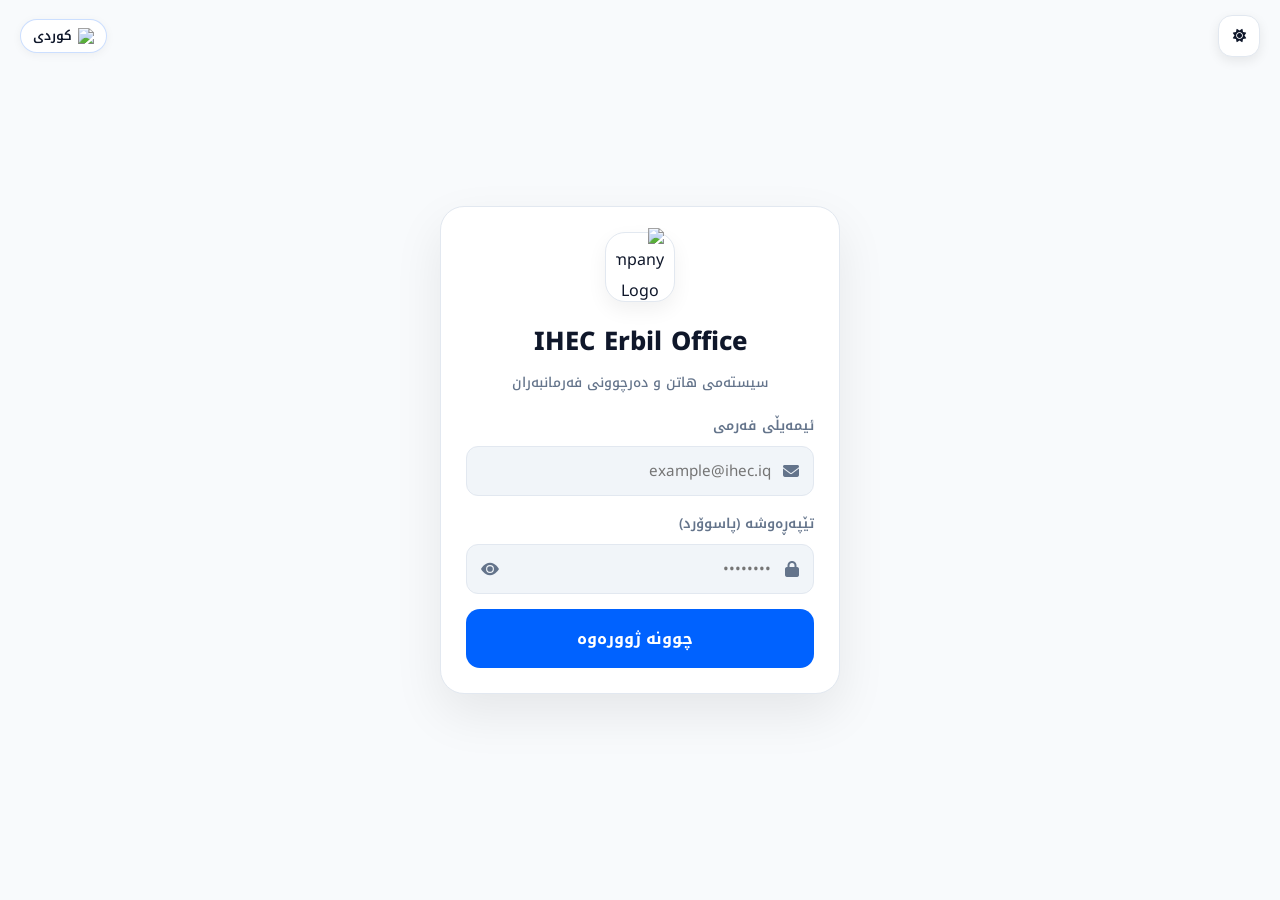
==== index.html @ 0c7e16cd "update dox" ====
<!DOCTYPE html>
<html lang="ku" dir="rtl">
<head>
    <meta charset="UTF-8">
    <meta name="viewport" content="width=device-width, initial-scale=1.0">
    <title>IHEC | Erbil Office</title>

    <link href="https://fonts.googleapis.com/css2?family=Noto+Kufi+Arabic:wght@300;500;700&display=swap" rel="stylesheet">
    <link rel="stylesheet" href="https://cdnjs.cloudflare.com/ajax/libs/font-awesome/6.4.0/css/all.min.css">
<!-- PWA Settings -->
    <link rel="manifest" href="manifest.json">
    <meta name="apple-mobile-web-app-capable" content="yes">
    <meta name="apple-mobile-web-app-status-bar-style" content="default">
    <link rel="apple-touch-icon" href="assets/icon.png">
    <link rel="stylesheet" href="style.css">
</head>
<body>

    <div class="top-controls">
        <!-- Theme Toggle Icon Only -->
        <button class="theme-toggle-btn" onclick="toggleTheme()" id="themeBtn" title="Change Theme"> <!-- Added id="themeBtn" -->
            <i class="fas fa-sun"></i>
        </button>

        <!-- Modern Language Dropdown -->
        <div class="lang-dropdown">
            <button class="lang-dropbtn" onclick="toggleLangDropdown(event)">
                <img id="current-flag" src="https://flagcdn.com/w40/iq.png" class="flag-img"> 
                <span id="current-lang-text">عربي</span>
            </button>
            <div class="lang-dropdown-content">
                <div onclick="setLang('ku')"><img src="https://upload.wikimedia.org/wikipedia/commons/thumb/3/35/Flag_of_Kurdistan.svg/40px-Flag_of_Kurdistan.svg.png" class="flag-img"> کوردی</div>
                <div onclick="setLang('ar')"><img src="https://flagcdn.com/w40/iq.png" class="flag-img"> عربي</div>
            </div>
        </div>
    </div>

    <div class="login-card">
        <div class="logo-box"><img src="assets/icon.png" alt="Company Logo" class="company-logo"></div>
        <h1 data-i18n="title">IHEC</h1>
        <p class="subtitle" data-i18n="subtitle">Erbil Office - ئۆفیسی هەولێر</p>

        <div class="input-group">
            <label data-i18n="emailLabel">ئیمەیڵی فەرمی</label>
            <div class="input-wrapper">
                <input type="email" id="email" placeholder="example@ihec.iq" autocomplete="off" dir="rtl">
                <i class="fas fa-envelope input-icon"></i>
            </div>
        </div>

        <div class="input-group">
            <label data-i18n="passLabel">تێپەڕەوشە (پاسوۆرد)</label>
            <div class="input-wrapper">
                <input type="password" id="password" placeholder="••••••••" dir="rtl">
                <i class="fas fa-lock input-icon"></i>
                <span class="eye-icon" onclick="togglePassword()">
                    <svg xmlns="http://www.w3.org/2000/svg" width="18" height="18" fill="currentColor" viewBox="0 0 16 16">
                        <path d="M10.5 8a2.5 2.5 0 1 1-5 0 2.5 2.5 0 0 1 5 0z" />
                        <path d="M0 8s3-5.5 8-5.5S16 8 16 8s-3 5.5-8 5.5S0 8 0 8zm8 3.5a3.5 3.5 0 1 0 0-7 3.5 3.5 0 0 0 0 7z" />
                    </svg>
                </span>
            </div>
        </div>

        <button class="login-btn" id="loginBtn" onclick="handleLogin()">
            <div class="spinner" id="loader"></div>
            <span id="btnText" data-i18n="loginBtnText">چوونە ژوورەوە</span>
        </button>

        <div id="error-msg"></div>
    </div>

    <!-- Update Modal -->
    <div id="updateModal" class="modal-overlay" style="display: none;">
        <div class="modal-window update-card">
            <div class="update-header">
                <div class="update-icon-wrapper">
                    <i class="fas fa-wand-magic-sparkles fa-beat-low"></i>
                </div>
            </div>
            <div class="update-body">
                <h3 data-i18n="updateTitle" style="margin-bottom: 12px; font-size: 1.4rem;">وەشانی نوێ</h3>
                <p data-i18n="updateMsg" style="margin-bottom: 25px; font-size: 0.95rem; color: var(--text-sub); line-height: 1.6;"></p>
                <button class="login-btn update-btn" onclick="forceUpdateApp()">
                    <i class="fas fa-bolt"></i> <span data-i18n="updateBtn">نوێکردنەوە</span>
                </button>
            </div>
        </div>
    </div>

       <!-- Modern PWA Install Prompt -->
    <div id="pwaBanner" class="pwa-banner">
        <div class="pwa-handle"></div>
        <button class="pwa-close-btn" onclick="hidePwaPrompt()"><i class="fas fa-times"></i></button>
        <div class="pwa-content">
            <img src="assets/icon.png" class="pwa-icon">
            <div style="flex: 1;">
                <h4 data-i18n="pwaTitle" style="margin-bottom: 4px;">ئەپەکە دابەزێنە</h4>
                <p data-i18n="pwaDesc" style="font-size: 0.8rem; color: var(--text-sub);"></p>
            </div>
        </div>
        <button id="pwaInstallBtn" class="login-btn" style="width: 100%; max-width: 400px;">
            <i class="fas fa-download"></i> <span data-i18n="pwaInstall">دابەزاندن</span>
        </button>
        <div id="pwaIosHint" class="pwa-ios-hint" style="display: none;" data-i18n="pwaIOSMsg"></div>
    </div>

    <script src="https://cdn.jsdelivr.net/npm/@supabase/supabase-js@2"></script>
    <script src="lang.js"></script>
    <script src="script.js"></script>
</body>
</html>
---- style.css ----
/* style.css - فایلی دیزاینی سەرەکی */

:root {
   --primary: #0062ff;
    --primary-hover: #004dc2;
    --accent-pink: #ff69b4;
    --bg-color: #f8fafc;
    --card-bg: #ffffff;
    --text-main: #0f172a;
    --text-sub: #64748b;
    --border-color: #e2e8f0;
    --input-bg: #f1f5f9;
    --shadow: 0 10px 25px -5px rgba(0, 0, 0, 0.05), 0 8px 10px -6px rgba(0, 0, 0, 0.05);
    --transition: all 0.3s ease;
}

[data-theme="dark"] {
    --bg-color: #020617;
    --card-bg: #0f172a;
    --text-main: #f1f5f9;
    --text-sub: #94a3b8;
    --border-color: #1e293b;
    --input-bg: #1e293b;
    --shadow: 0 20px 25px -5px rgba(0, 0, 0, 0.3);
}

* {
    box-sizing: border-box;
    font-family: 'Noto Kufi Arabic', -apple-system, sans-serif;
    margin: 0;
    padding: 0;
}

body {
   background-color: var(--bg-color);
    color: var(--text-main); /* Use new variable name */
    display: flex;
    justify-content: center;
    align-items: center;
    min-height: 100vh;
     transition: background-color 0.5s ease;
    overflow-x: hidden;
}

.top-controls {
    position: fixed;
    top: 0;
    left: 0;
    right: 0;
    display: flex;
    align-items: center;
    justify-content: space-between;
    padding: 15px 20px;
    z-index: 100;
    background: var(--bg-color);
}

.theme-toggle-btn, .icon-btn {
    background: var(--card-bg);
    border: 1px solid var(--border-color);
   color: var(--text-main);
    width: 42px;
    height: 42px;
    border-radius: 14px;
    cursor: pointer;
    display: flex;
    align-items: center;
    justify-content: center;
   transition: var(--transition);
    box-shadow: 0 4px 12px rgba(0, 0, 0, 0.08);
    overflow: hidden;
}

.theme-icon-anim {
    font-size: 1.2rem;
    animation: themeIconBounce 0.5s cubic-bezier(0.175, 0.885, 0.32, 1.275);
}

@keyframes themeIconBounce {
    0% { transform: scale(0) rotate(-180deg); opacity: 0; }
    100% { transform: scale(1) rotate(0); opacity: 1; }
}


.theme-toggle-btn:hover, .icon-btn:hover {
    transform: translateY(-2px);
    border-color: var(--primary);
    background: rgba(0, 98, 255, 0.05);
}

.flag-img {
    width: 18px;
    height: 18px;
    border-radius: 50%;
    object-fit: cover;
    border: 1px solid rgba(0, 0, 0, 0.05);
}

.lang-dropdown { position: relative;
}

.lang-dropbtn {
    background: var(--card-bg);
    border: 1px solid rgba(0, 98, 255, 0.2);
    color: var(--text-main);
    padding: 0 12px;
    height: 34px; /* Compact height */
    border-radius: 50px; /* Pill shape */
    cursor: pointer;
    font-weight: 600;
    font-size: 0.8rem;
    display: flex;
    align-items: center;
    gap: 6px;
    box-shadow: 0 2px 10px rgba(0, 0, 0, 0.05);
    transition: var(--transition);
    text-decoration: none; /* In case it's used as a link */
}

.logout-btn {
    background: var(--card-bg);
    border: 1px solid var(--border-color);
    color: #ef4444;
    padding: 0 15px;
    height: 40px;
    border-radius: 12px;
    cursor: pointer;
    font-weight: 700;
    font-size: 0.85rem;
    display: flex;
    align-items: center;
    gap: 8px;
    box-shadow: var(--shadow);
    transition: var(--transition);
}

.logout-btn:hover {
    transform: translateY(-2px);
    border-color: #ef4444;
    background: #fee2e2;
}

.lang-dropdown-content {
    position: absolute;
    top: 40px;
    left: 0;
    background-color: var(--card-bg);
    min-width: 120px;
    border-radius: 16px;
    border: 1px solid var(--border-color);
    box-shadow: 0 10px 30px rgba(0, 0, 0, 0.1);
    overflow: hidden;
    display: none;
    flex-direction: column;
    z-index: 1000;
}

.lang-dropdown-content.show { display: flex; animation: slideDown 0.3s ease; }

@keyframes slideDown {
    from { opacity: 0; transform: translateY(-10px); }
    to { opacity: 1; transform: translateY(0); }
}

.lang-dropdown-content div {
    padding: 12px 15px;
    cursor: pointer;
    display: flex;
    align-items: center;
    gap: 10px;
    font-size: 0.9rem;
    transition: var(--transition);
}

.lang-dropdown-content div:hover { background: var(--input-bg); color: var(--primary); }

.login-card {
    background: var(--card-bg);
    padding: 25px 25px;
    border-radius: 24px;
    width: 90%;
    max-width: 400px; /* Slightly narrower for better focus */
    box-shadow: 0 20px 50px rgba(0, 0, 0, 0.08); /* More modern, soft shadow */
    text-align: center;
    border: 1px solid var(--border-color);
    animation: fadeIn 0.6s ease;
}

@keyframes fadeIn {
    from { opacity: 0; transform: translateY(20px); }
    to { opacity: 1; transform: translateY(0); }
}

.logo-box {
    width: 70px;
    height: 70px;
    background: #fff;
    border-radius: 20px; /* Slightly more rounded */
    margin: 0 auto 15px; /* Reduced margin to bring title closer */
    display: flex;
    justify-content: center;
    align-items: center;
    box-shadow: 0 8px 20px rgba(0,0,0,0.06); /* Enhanced logo shadow */
    border: 1px solid var(--border-color);
}

.company-logo { max-width: 70%; object-fit: contain; }

h1 { font-size: 1.6rem; font-weight: 800; margin-bottom: 4px; color: var(--text-main); } /* Bold title, closer to subtitle */
.subtitle { color: var(--text-sub); font-size: 0.85rem; margin-bottom: 18px; font-weight: 500; } /* Closer to inputs */

.input-group { margin-bottom: 15px; text-align: right; }
label { display: block; margin-bottom: 8px; font-size: 0.85rem; font-weight: 600; color: var(--text-sub); }

.input-wrapper { position: relative; display: flex; align-items: center; }

input {
    width: 100%;
    padding: 10px 42px 10px 40px;
    border-radius: 12px;
    border: 1px solid var(--border-color);
    background: var(--input-bg);
    color: var(--text-main);
    font-size: 0.95rem;
    outline: none;
    transition: var(--transition);
}

input:focus {
    border-color: var(--primary);
    background: var(--card-bg);
    box-shadow: 0 0 0 4px rgba(0, 98, 255, 0.1);
}

.input-icon {
    position: absolute;
    right: 15px;
    color: var(--text-sub);
    transition: var(--transition);
    pointer-events: none;
}

input:focus + .input-icon { color: var(--accent-pink); }

.eye-icon {
    position: absolute;
    left: 15px;
    cursor: pointer;
    color: var(--text-sub);
    display: flex;
    align-items: center;
    z-index: 10;
}

.login-btn {
    width: 100%;
    padding: 14px;
    background: var(--primary);
    color: white;
    border: none;
    border-radius: 14px;
    font-size: 1rem;
    font-weight: 700;
    cursor: pointer;
    transition: var(--transition);
    display: flex;
    justify-content: center;
    align-items: center;
    gap: 10px;
}

.login-btn:hover:not(:disabled) {
    background: var(--primary-hover);
    transform: translateY(-2px);
    box-shadow: 0 10px 15px -3px rgba(0, 98, 255, 0.3);
}

.login-btn:disabled { opacity: 0.7; cursor: not-allowed; }

/* --- Modal Styling (Centering Fix) --- */
.modal-overlay {
    position: fixed;
    top: 0;
    left: 0;
    width: 100%;
    height: 100%;
    background: rgba(0, 0, 0, 0.4);
    backdrop-filter: blur(8px);
    -webkit-backdrop-filter: blur(8px);
    display: none; /* JS switches to flex */
    justify-content: center;
    align-items: center;
    z-index: 9999;
    padding: 20px;
}

.modal-window {
    background: var(--card-bg);
    padding: 30px;
    border-radius: 24px;
    width: 100%;
    max-width: 380px;
    text-align: center;
    box-shadow: var(--shadow);
    border: 1px solid var(--border-color);
    animation: modalPop 0.4s cubic-bezier(0.175, 0.885, 0.32, 1.275);
}

/* Modern Update Modal Specific Styling */
.update-card {
    padding: 0 !important;
    overflow: hidden;
    border: none !important;
    max-width: 400px !important;
}

.update-header {
    background: linear-gradient(135deg, var(--primary), #6366f1);
    padding: 40px 20px;
    position: relative;
    display: flex;
    justify-content: center;
    align-items: center;
}

.update-icon-wrapper {
    width: 80px;
    height: 80px;
    background: rgba(255, 255, 255, 0.2);
    backdrop-filter: blur(10px);
    border-radius: 50%;
    display: flex;
    justify-content: center;
    align-items: center;
    border: 1px solid rgba(255, 255, 255, 0.3);
    box-shadow: 0 8px 32px rgba(0, 0, 0, 0.1);
}

.update-icon-wrapper i {
    color: white;
    font-size: 2.5rem;
    text-shadow: 0 2px 10px rgba(0,0,0,0.1);
}

.update-body {
    padding: 30px;
}

.update-btn {
    background: linear-gradient(135deg, var(--primary), var(--primary-hover));
    border: none;
    margin-top: 10px;
}

.update-btn:hover {
    box-shadow: 0 10px 20px rgba(0, 98, 255, 0.2) !important;
}

@keyframes modalPop {
    from { opacity: 0; transform: scale(0.9) translateY(20px); }
    to { opacity: 1; transform: scale(1) translateY(0); }
}

/* History Modal Specific Header */
.history-header {
    background: linear-gradient(135deg, #64748b, #475569) !important;
}

.detail-text {
     background: var(--card-bg);
    padding: 15px;
    border-radius: 12px;
    margin: 10px 0;
    text-align: right;
    font-size: 0.9rem;
    border: 1px solid var(--border-color);
    display: flex;
    align-items: center;
    gap: 12px;
}

.justification-area {
    margin-top: 15px;
    padding-top: 15px;
    border-top: 1px dashed var(--border-color);
    text-align: right;
}

.justification-area label {
    font-size: 0.8rem;
    margin-bottom: 8px;
    display: block;
    color: var(--text-sub);
    font-weight: 700;
}

.justification-input {
    width: 100%;
    min-height: 80px;
    padding: 12px;
    border-radius: 12px;
    border: 1px solid var(--border-color);
    background: var(--input-bg);
    color: var(--text-main);
    font-size: 0.85rem;
    resize: none;
    margin-bottom: 10px;
    outline: none;
    transition: var(--transition);
}

.btn-justification-edit {
    background: rgba(0, 98, 255, 0.1) !important;
    color: var(--primary) !important;
    border: 1px solid var(--primary) !important;
    box-shadow: none !important;
}

.justification-input:focus {
    border-color: var(--primary);
    background: var(--card-bg);
}

.detail-text b {
    direction: ltr;
    display: inline-block;
}

/* --- Calendar Adjustments --- */
.calendar-grid {
    display: grid;
    grid-template-columns: repeat(7, 1fr);
    gap: 5px;
    margin-top: 15px;
}

.calendar-day {
    aspect-ratio: 1;
    display: flex;
    align-items: center;
    justify-content: center;
    border-radius: 10px;
    background: var(--input-bg);
    font-size: 0.85rem;
    cursor: pointer;
    transition: var(--transition);
}

.calendar-day:hover { background: var(--primary); color: white; }
.has-record { border: 2px solid var(--primary); color: var(--primary); font-weight: 700; }
.today { background: var(--accent-pink) !important; color: white !important; }

.weekend-day {
    color: #ef4444; /* ڕەنگی سور بۆ دەقی ڕۆژەکە */
    background: rgba(239, 68, 68, 0.08); /* پاشبنەمایەکی زۆر کاڵ بۆ ناسینەوەی پشوو */
}

.accuracy-badge {
    padding: 4px 12px;
    border-radius: 20px;
    font-size: 0.75rem;
    font-weight: 700;
}
.acc-good { background: #dcfce7; color: #15803d; }
.acc-bad { background: #fee2e2; color: #b91c1c; }

/* Responsive Design Optimizations */
@media (max-width: 640px) {
    .dashboard-container {
        width: 100%;
        margin: 70px 0 0 0;
        padding: 15px;
    }

    .login-card {
        width: 100%;
        padding: 25px 20px;
        border-radius: 20px;
        max-width: none;
    }

    .top-controls {
        top: 10px;
        right: 10px;
        gap: 8px;
    }

    .calendar-grid {
        gap: 3px;
    }

    .calendar-day {
        font-size: 0.75rem;
        border-radius: 8px;
    }

    .modal-window {
        width: 95%;
        padding: 20px;
        border-radius: 20px;
    }
}

/* Dashboard Layout Improvements */
.dashboard-container {
    width: 100%;
    max-width: 450px;
    margin: 80px auto 20px;
    padding: 0 15px;
    animation: fadeIn 0.8s ease-out;
}

.status-card {
    background: var(--card-bg);
    border: 1px solid var(--border-color);
    padding: 15px;
    border-radius: 20px;
    margin-bottom: 20px;
    text-align: center;
    box-shadow: var(--shadow);
}

.clock-display {
    font-size: 2.5rem;
    font-weight: 800;
    color: var(--primary);
    font-family: 'Segoe UI', Tahoma, Geneva, Verdana, sans-serif;
    letter-spacing: -1px;
    line-height: 1.2;
    direction: ltr; /* بۆ ئەوەی AM/PM بکەوێتە لای ڕاست */
}

.date-display {
    font-size: 1rem;
    color: var(--text-sub);
    margin-top: 5px;
    font-weight: 500;
}

.location-info {
    display: flex;
    flex-direction: column;
    gap: 8px;
    margin-top: 10px;
    text-align: right;
}

.accuracy-badge {
    display: inline-block;
    padding: 4px 10px;
    border-radius: 20px;
    font-size: 12px;
    font-weight: bold;
}

.acc-good { background: #dcfce7; color: #166534; }
.acc-bad { background: #fee2e2; color: #991b1b; }

.checkin-btn {
    width: 100%;
    padding: 14px;
    border-radius: 12px;
    background: linear-gradient(135deg, var(--primary), var(--primary-hover));
    color: white;
    border: none;
    font-size: 15px;
    font-weight: bold;
    cursor: pointer;
    margin: 10px 0;
    display: flex;
    justify-content: center;
    align-items: center;
    gap: 8px;
    box-shadow: 0 4px 15px rgba(0, 123, 255, 0.3);
    transition: all 0.3s ease;
    text-decoration: none;
}

/* Error and Success Status Styling */
#error-msg {
    margin-top: 15px;
    padding: 12px;
    border-radius: 12px;
    font-size: 0.85rem;
    display: none;
    align-items: center;
    gap: 10px;
    animation: fadeIn 0.3s ease;
    text-align: right;
    line-height: 1.4;
}
#error-msg.error { background: #fee2e2; color: #b91c1c; border: 1px solid #fecaca; }
#error-msg.success { background: #dcfce7; color: #15803d; border: 1px solid #bbf7d0; }

.checkin-btn:hover:not(:disabled) {
    transform: translateY(-2px);
    box-shadow: 0 6px 20px rgba(0, 123, 255, 0.4);
}

.checkout-active {
    background: linear-gradient(135deg, #ef4444, #dc2626) !important;
    box-shadow: 0 4px 15px rgba(239, 68, 68, 0.3) !important;
}

.checkout-active {
    background: linear-gradient(135deg, #ef4444, #dc2626) !important;
    box-shadow: 0 4px 15px rgba(239, 68, 68, 0.3) !important;
}

/* Modern Error Message for Login */
#error-msg {
    margin-top: 15px;
    padding: 10px 15px;
    border-radius: 12px;
    font-size: 0.82rem;
    display: none;
    align-items: center;
    gap: 8px;
    background: rgba(239, 68, 68, 0.08);
    color: #ef4444;
    border: 1px solid rgba(239, 68, 68, 0.15);
    animation: fadeIn 0.3s ease;
}

/* Compact Arrival Info */
.arrival-badge {
    display: inline-flex;
    align-items: center;
    gap: 6px;
    background: rgba(34, 197, 94, 0.1);
    color: #166534;
    padding: 6px 14px;
    border-radius: 20px;
    font-size: 0.85rem;
    font-weight: 600;
    margin-bottom: 15px;
    border: 1px solid rgba(34, 197, 94, 0.2);
    direction: ltr; /* بۆ ئەوەی کاتی هاتن لە ناو باجەکە ڕێك بێت */
}

/* Calendar Animation */
#calendarWrapper {
    transition: all 0.4s cubic-bezier(0.4, 0, 0.2, 1);
    transform-origin: top;
}

@keyframes btn-glow {
    0% { box-shadow: 0 0 5px rgba(0, 123, 255, 0.4); }
    50% { box-shadow: 0 0 20px rgba(0, 123, 255, 0.6); }
    100% { box-shadow: 0 0 5px rgba(0, 123, 255, 0.4); }
}

.searching-loader {
    width: 16px;
    height: 16px;
    border: 2px solid rgba(255, 255, 255, 0.3);
    border-top: 2px solid var(--primary);
    border-radius: 50%;
    animation: spin 0.8s linear infinite;
    display: inline-block;
    margin-left: 8px;
    vertical-align: middle;
}

.checkin-btn:disabled {
    background: #e2e8f0;
    color: #94a3b8;
    box-shadow: none;
    cursor: not-allowed;
}

#calendarToggleBtn:hover {
    background: var(--border-color);
    transform: translateY(-1px);
}

.calendar-container {
    background: var(--input-bg);
    border-radius: 18px;
    padding: 12px;
    margin-top: 15px;
    border: 1px solid var(--border-color);
    animation: slideDownIn 0.4s ease-out;
}

@keyframes slideDownIn {
    from { opacity: 0; transform: translateY(-10px) scaleY(0.95); }
    to { opacity: 1; transform: translateY(0) scaleY(1); }
}

.calendar-header {
    display: flex;
    justify-content: space-between;
    align-items: center;
    margin-bottom: 10px;
}
.calendar-grid {
    display: grid;
    grid-template-columns: repeat(7, 1fr);
    gap: 3px;
    text-align: center;
}
.calendar-day-name {
    font-weight: bold;
    font-size: 0.7rem;
    color: var(--primary);
    padding: 5px 0;
}
.calendar-day {
    padding: 6px 2px;
    border-radius: 6px;
    background: var(--input-bg);
    font-size: 0.8rem;
    cursor: pointer;
    transition: 0.3s;
    border: 1px solid transparent;
}
.calendar-day:hover {
    background: var(--primary);
    color: white;
}
.has-record {
    border: 1px solid #22c55e;
    background: #f0fdf4;
    color: #166534;
}
.weekend-default-day {
    color: var(--primary); /* ڕەنگی شین بۆ دەقی ڕۆژەکە */
    background: rgba(0, 98, 255, 0.08); /* پاشبنەمایەکی شینی کاڵ بۆ ناسینەوەی پشوو */
}
.missed-day {
    border: 1px solid #ef4444;
    background: #fef2f2;
    color: #991b1b;
}
.today {
    background: var(--primary) !important;
    color: white !important;
    font-weight: bold;
}

.history-btn {
    background: transparent;
    color: var(--primary);
    border: 1.5px solid var(--primary);
    margin-top: 15px !important;
}

/* Modern Compact Location */
.location-card-mini {
   background: transparent; /* Remove background */
    border: none; /* Remove border */
    padding: 0; /* Remove padding */
    margin-bottom: 20px; /* Keep spacing below the whole section */
}

.verification-grid {
    display: grid;
    grid-template-columns: 1fr 1fr;
    gap: 10px;
    width: 100%;
}

.verify-item {
    background: var(--card-bg);
    border: 1px solid var(--border-color);
    padding: 10px 8px;
    border-radius: 14px;
    display: flex;
    flex-direction: column;
    align-items: center;
    justify-content: center;
    gap: 4px;
    transition: all 0.4s cubic-bezier(0.4, 0, 0.2, 1);
    box-shadow: var(--shadow);
min-height: 80px; /* Ensure consistent height for both items */
}

.verify-item .item-header {
    display: flex;
    align-items: center;
    gap: 4px; /* Gap between main icon and title */
}

.verify-item i.main-icon {
    font-size: 1rem; /* Reduced size */
    color: var(--text-sub);
}

.verify-item span.item-title { /* New class for the title text */
    font-size: 0.75rem; /* Reduced size */
    font-weight: 700;
    color: var(--text-sub);
}

.verify-item .status-message {
    display: flex;
    align-items: center;
    gap: 4px; /* Gap between status text and icon */
    margin-top: 4px; /* Small margin to separate from title */
}

.verify-item .status-text {
    font-size: 0.7rem; /* Smaller font for status text */
    color: var(--text-sub);
    font-weight: 500;
}

.verify-item .status-icon { /* For the check/times/spinner icon */
    font-size: 0.7rem; /* Smaller icon */
}

.verify-item i.main-icon {
    font-size: 1.2rem;
    color: var(--text-sub);
}

.verify-item span {
    font-size: 0.75rem;
    font-weight: 700;
    color: var(--text-sub);
}

.verify-item .status-indicator {
    font-size: 0.8rem;
    margin-top: 2px;
}

.verify-item.loading .item-header i, .verify-item.loading .item-header span {
    color: var(--text-sub); /* Keep default color for loading */
}
.verify-item.loading .status-message .status-icon {
    color: var(--primary); /* Loading spinner color */
}
.verify-item.loading .status-message .status-text {
    color: var(--text-sub);
}

.verify-success {
    border-color: #22c55e !important;
    background: rgba(34, 197, 94, 0.05) !important;
}
.verify-success .item-header i, .verify-success .item-header span, .verify-success .status-message .status-text, .verify-success .status-message .status-icon {
    color: #166534 !important;
}

.verify-error {
    border-color: #ef4444 !important;
    background: rgba(239, 68, 68, 0.05) !important;
}
.verify-error .item-header i, .verify-error .item-header span, .verify-error .status-message .status-text, .verify-error .status-message .status-icon {
    color: #991b1b !important;
}

/* Accuracy Area and Refresh Button */
#accuracyArea {
    text-align: center;
    margin-top: 10px; /* Reduced margin */
    font-size: 0.75rem; /* Smaller font */
    color: var(--text-sub);
}

#refreshLocBtn {
    display: none; /* بە شێوەی بنەڕەتی شاراوەیە، تەنها لە کاتی هەڵە دەردەکەوێت */
    margin: 10px auto 0 auto !important; /* Center it below accuracy area */
    background: var(--primary);
    color: white;
    border: none;
    border-radius: 20px;
    padding: 6px 18px; /* Adjusted padding */
    cursor: pointer;
    font-size: 0.8rem; /* Adjusted font size */
    transition: transform 0.3s;
    box-shadow: 0 2px 8px rgba(0, 98, 255, 0.2);
}
#refreshLocBtn:hover {
    transform: translateY(-1px);
    box-shadow: 0 4px 12px rgba(0, 98, 255, 0.3);
}

/* --- PWA Install Banner (Modern Bottom Sheet) --- */
.pwa-banner {
    position: fixed;
    bottom: -100%;
    left: 0;
    right: 0;
    background: var(--card-bg);
    padding: 25px;
    border-radius: 30px 30px 0 0;
    box-shadow: 0 -10px 40px rgba(0,0,0,0.15);
    z-index: 99999;
    transition: bottom 0.6s cubic-bezier(0.19, 1, 0.22, 1);
    border-top: 1px solid var(--border-color);
    display: flex;
    flex-direction: column;
    align-items: center;
    text-align: center;
}

.pwa-banner.show { bottom: 0; }

.pwa-handle {
    width: 40px;
    height: 4px;
    background: var(--border-color);
    border-radius: 2px;
    margin-bottom: 20px;
}

.pwa-content {
    display: flex;
    align-items: center;
    gap: 15px;
    margin-bottom: 20px;
    width: 100%;
    max-width: 400px;
    text-align: right;
}

.pwa-icon {
    width: 60px;
    height: 60px;
    border-radius: 15px;
    box-shadow: 0 4px 12px rgba(0,0,0,0.1);
}

.pwa-ios-hint {
    font-size: 0.85rem;
    color: var(--primary);
    font-weight: 600;
    background: rgba(0, 98, 255, 0.05);
    padding: 10px;
    border-radius: 12px;
    margin-top: 10px;
}

/* PWA Close Button */
.pwa-close-btn {
    position: absolute;
    top: 15px;
    left: 15px; /* Positioned to the left for RTL layout */
    background: none;
    border: none;
    color: var(--text-sub);
    font-size: 1.2rem;
    cursor: pointer;
    padding: 5px;
    border-radius: 50%;
    transition: background 0.3s ease;
}
.pwa-close-btn:hover {
    background: var(--input-bg);
}

@keyframes modalPop {
    from { opacity: 0; transform: scale(0.9) translateY(20px); }
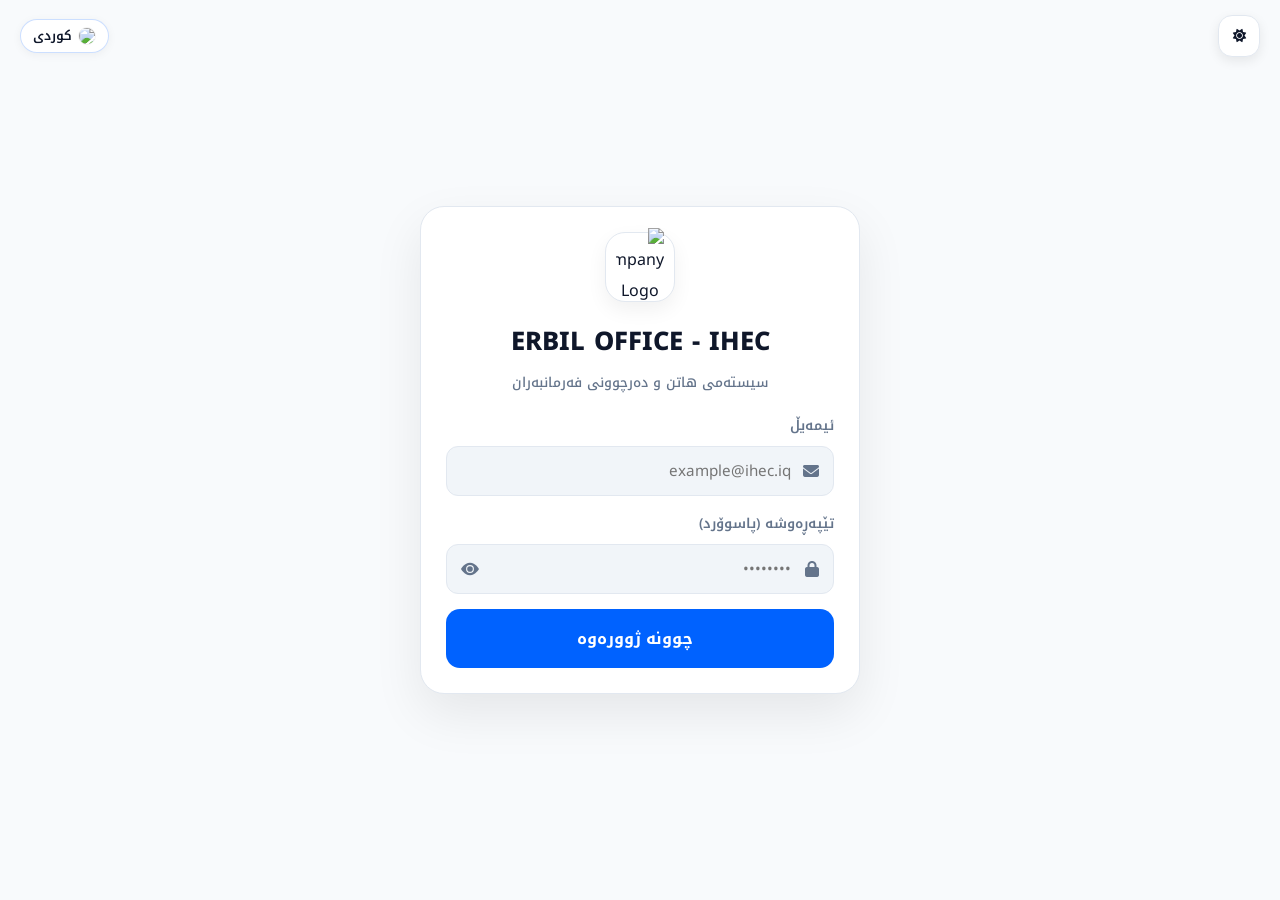
==== commit b08a9961: "update arabic" ====
--- a/index.html
+++ b/index.html
@@ -18,19 +18,19 @@
 
     <div class="top-controls">
         <!-- Theme Toggle Icon Only -->
-        <button class="theme-toggle-btn" onclick="toggleTheme()" id="themeBtn" title="Change Theme"> <!-- Added id="themeBtn" -->
+        <button class="theme-toggle-btn" onclick="toggleTheme()" id="themeBtn" title="Change Theme" data-i18n="changeTheme" aria-label="Change Theme"> <!-- Added id="themeBtn" -->
             <i class="fas fa-sun"></i>
         </button>
 
         <!-- Modern Language Dropdown -->
         <div class="lang-dropdown">
             <button class="lang-dropbtn" onclick="toggleLangDropdown(event)">
-                <img id="current-flag" src="https://flagcdn.com/w40/iq.png" class="flag-img"> 
-                <span id="current-lang-text">عربي</span>
+                <img id="current-flag" src="https://flagcdn.com/w40/iq.png" class="flag-img" alt="Language Flag"> 
+                <span id="current-lang-text">العربية</span>
             </button>
             <div class="lang-dropdown-content">
-                <div onclick="setLang('ku')"><img src="https://upload.wikimedia.org/wikipedia/commons/thumb/3/35/Flag_of_Kurdistan.svg/40px-Flag_of_Kurdistan.svg.png" class="flag-img"> کوردی</div>
-                <div onclick="setLang('ar')"><img src="https://flagcdn.com/w40/iq.png" class="flag-img"> عربي</div>
+                <div onclick="setLang('ku')"><img src="https://upload.wikimedia.org/wikipedia/commons/thumb/3/35/Flag_of_Kurdistan.svg/40px-Flag_of_Kurdistan.svg.png" class="flag-img" alt="Kurdish Flag"> کوردی</div>
+                <div onclick="setLang('ar')"><img src="https://flagcdn.com/w40/iq.png" class="flag-img" alt="Iraq Flag"> عربي</div>
             </div>
         </div>
     </div>
@@ -71,7 +71,7 @@
     </div>
 
     <!-- Update Modal -->
-    <div id="updateModal" class="modal-overlay" style="display: none;">
+    <div id="updateModal" class="modal-overlay">
         <div class="modal-window update-card">
             <div class="update-header">
                 <div class="update-icon-wrapper">
@@ -79,8 +79,8 @@
                 </div>
             </div>
             <div class="update-body">
-                <h3 data-i18n="updateTitle" style="margin-bottom: 12px; font-size: 1.4rem;">وەشانی نوێ</h3>
-                <p data-i18n="updateMsg" style="margin-bottom: 25px; font-size: 0.95rem; color: var(--text-sub); line-height: 1.6;"></p>
+                <h3 data-i18n="updateTitle">وەشانی نوێ</h3>
+                <p data-i18n="updateMsg"></p>
                 <button class="login-btn update-btn" onclick="forceUpdateApp()">
                     <i class="fas fa-bolt"></i> <span data-i18n="updateBtn">نوێکردنەوە</span>
                 </button>
@@ -91,18 +91,18 @@
        <!-- Modern PWA Install Prompt -->
     <div id="pwaBanner" class="pwa-banner">
         <div class="pwa-handle"></div>
-        <button class="pwa-close-btn" onclick="hidePwaPrompt()"><i class="fas fa-times"></i></button>
+        <button class="pwa-close-btn" onclick="hidePwaPrompt()" aria-label="Close" data-i18n="close"><i class="fas fa-times"></i></button>
         <div class="pwa-content">
-            <img src="assets/icon.png" class="pwa-icon">
-            <div style="flex: 1;">
-                <h4 data-i18n="pwaTitle" style="margin-bottom: 4px;">ئەپەکە دابەزێنە</h4>
-                <p data-i18n="pwaDesc" style="font-size: 0.8rem; color: var(--text-sub);"></p>
+            <img src="assets/icon.png" class="pwa-icon" alt="App Icon">
+            <div class="pwa-text">
+                <h4 data-i18n="pwaTitle">ئەپەکە دابەزێنە</h4>
+                <p data-i18n="pwaDesc"></p>
             </div>
         </div>
-        <button id="pwaInstallBtn" class="login-btn" style="width: 100%; max-width: 400px;">
+        <button id="pwaInstallBtn" class="login-btn pwa-install-btn">
             <i class="fas fa-download"></i> <span data-i18n="pwaInstall">دابەزاندن</span>
         </button>
-        <div id="pwaIosHint" class="pwa-ios-hint" style="display: none;" data-i18n="pwaIOSMsg"></div>
+        <div id="pwaIosHint" class="pwa-ios-hint" data-i18n="pwaIOSMsg"></div>
     </div>
 
     <script src="https://cdn.jsdelivr.net/npm/@supabase/supabase-js@2"></script>
--- a/style.css
+++ b/style.css
@@ -2,6 +2,7 @@
 
 :root {
    --primary: #0062ff;
+    --primary-rgb: 0, 98, 255; /* زیادکرا بۆ بەکارهێنان لە rgba */
     --primary-hover: #004dc2;
     --accent-pink: #ff69b4;
     --bg-color: #f8fafc;
@@ -15,6 +16,9 @@
 }
 
 [data-theme="dark"] {
+    --primary: #60a5fa; /* شینێکی نەرمتر و گەشتر بۆ دۆخی تاریک */
+    --primary-rgb: 96, 165, 250; /* زیادکرا بۆ بەکارهێنان لە rgba */
+    --primary-hover: #93c5fd;
     --bg-color: #020617;
     --card-bg: #0f172a;
     --text-main: #f1f5f9;
@@ -29,6 +33,27 @@
     font-family: 'Noto Kufi Arabic', -apple-system, sans-serif;
     margin: 0;
     padding: 0;
+    -webkit-tap-highlight-color: transparent;
+}
+
+/* Custom Modern Scrollbar */
+::-webkit-scrollbar {
+    width: 10px;
+    height: 10px;
+}
+
+::-webkit-scrollbar-track {
+    background: var(--bg-color);
+}
+
+::-webkit-scrollbar-thumb {
+    background: var(--text-sub); /* ڕەنگی هەمیشەیی بۆ سکڕۆڵبار */
+    border-radius: 20px;
+    border: 2px solid var(--bg-color);
+}
+
+::-webkit-scrollbar-thumb:hover {
+    background: var(--text-sub); /* ڕەنگەکە ناگۆڕێت لە کاتی هۆڤەر */
 }
 
 body {
@@ -52,7 +77,7 @@
     justify-content: space-between;
     padding: 15px 20px;
     z-index: 100;
-    background: var(--bg-color);
+    background: transparent;
 }
 
 .theme-toggle-btn, .icon-btn {
@@ -174,12 +199,18 @@
 
 .lang-dropdown-content div:hover { background: var(--input-bg); color: var(--primary); }
 
+#welcomeUser {
+    margin-bottom: 5px;
+    font-weight: 700;
+    color: var(--text-main);
+}
+
 .login-card {
     background: var(--card-bg);
     padding: 25px 25px;
     border-radius: 24px;
-    width: 90%;
-    max-width: 400px; /* Slightly narrower for better focus */
+    width: 100%;
+    max-width: 440px; /* کەمێک زیادکرا بۆ ئەوەی کالێندەرەکە جێگیر بێت */
     box-shadow: 0 20px 50px rgba(0, 0, 0, 0.08); /* More modern, soft shadow */
     text-align: center;
     border: 1px solid var(--border-color);
@@ -285,13 +316,17 @@
     width: 100%;
     height: 100%;
     background: rgba(0, 0, 0, 0.4);
+    -webkit-backdrop-filter: blur(8px);
     backdrop-filter: blur(8px);
-    -webkit-backdrop-filter: blur(8px);
-    display: none; /* JS switches to flex */
+    display: none; /* Default hidden without inline style */
     justify-content: center;
     align-items: center;
     z-index: 9999;
     padding: 20px;
+}
+
+.confirm-modal-window {
+    max-width: 320px !important;
 }
 
 .modal-window {
@@ -304,6 +339,14 @@
     box-shadow: var(--shadow);
     border: 1px solid var(--border-color);
     animation: modalPop 0.4s cubic-bezier(0.175, 0.885, 0.32, 1.275);
+}
+
+.modal-icon {
+    color: var(--primary);
+    font-size: 2rem;
+    margin-bottom: 10px;
+    display: flex;
+    justify-content: center;
 }
 
 /* Modern Update Modal Specific Styling */
@@ -316,7 +359,7 @@
 
 .update-header {
     background: linear-gradient(135deg, var(--primary), #6366f1);
-    padding: 40px 20px;
+    padding: 15px 20px;
     position: relative;
     display: flex;
     justify-content: center;
@@ -324,9 +367,10 @@
 }
 
 .update-icon-wrapper {
-    width: 80px;
-    height: 80px;
+    width: 45px;
+    height: 45px;
     background: rgba(255, 255, 255, 0.2);
+    -webkit-backdrop-filter: blur(10px);
     backdrop-filter: blur(10px);
     border-radius: 50%;
     display: flex;
@@ -338,12 +382,29 @@
 
 .update-icon-wrapper i {
     color: white;
-    font-size: 2.5rem;
+    font-size: 1.4rem;
     text-shadow: 0 2px 10px rgba(0,0,0,0.1);
 }
 
 .update-body {
-    padding: 30px;
+    padding: 15px 20px;
+}
+
+.update-body h3, .update-body h4 {
+    margin-bottom: 12px;
+    font-size: 1.1rem;
+    color: var(--text-main);
+}
+
+.update-body p {
+    margin-bottom: 25px;
+    font-size: 0.95rem;
+    color: var(--text-sub);
+    line-height: 1.6;
+}
+
+.update-body .login-btn {
+    margin-top: 10px;
 }
 
 .update-btn {
@@ -368,9 +429,9 @@
 
 .detail-text {
      background: var(--card-bg);
-    padding: 15px;
+    padding: 10px;
     border-radius: 12px;
-    margin: 10px 0;
+    margin: 5px 0;
     text-align: right;
     font-size: 0.9rem;
     border: 1px solid var(--border-color);
@@ -380,8 +441,8 @@
 }
 
 .justification-area {
-    margin-top: 15px;
-    padding-top: 15px;
+    margin-top: 8px;
+    padding-top: 8px;
     border-top: 1px dashed var(--border-color);
     text-align: right;
 }
@@ -396,7 +457,7 @@
 
 .justification-input {
     width: 100%;
-    min-height: 80px;
+    min-height: 55px;
     padding: 12px;
     border-radius: 12px;
     border: 1px solid var(--border-color);
@@ -404,7 +465,7 @@
     color: var(--text-main);
     font-size: 0.85rem;
     resize: none;
-    margin-bottom: 10px;
+    margin-bottom: 8px;
     outline: none;
     transition: var(--transition);
 }
@@ -431,11 +492,16 @@
     display: grid;
     grid-template-columns: repeat(7, 1fr);
     gap: 5px;
+    grid-template-columns: repeat(7, minmax(0, 1fr));
+    gap: 6px;
     margin-top: 15px;
+    width: 100%;
 }
 
 .calendar-day {
     aspect-ratio: 1;
+    width: 100%;
+    height: 40px; /* قەبارەیەکی جێگیر بۆ ئەوەی لە کارتەکە دەرنەچێت */
     display: flex;
     align-items: center;
     justify-content: center;
@@ -484,6 +550,13 @@
         right: 10px;
         gap: 8px;
     }
+
+.calendar-nav-btn {
+    padding: 4px 8px !important;
+    font-size: 0.8rem !important;
+    width: auto !important;
+    height: auto !important;
+}
 
     .calendar-grid {
         gap: 3px;
@@ -535,6 +608,16 @@
     color: var(--text-sub);
     margin-top: 5px;
     font-weight: 500;
+}
+
+#confirmTitle {
+    font-size: 1.1rem;
+    margin-bottom: 10px;
+}
+
+#confirmMsg {
+    font-size: 0.9rem;
+    color: var(--text-sub);
 }
 
 .location-info {
@@ -600,11 +683,7 @@
 .checkout-active {
     background: linear-gradient(135deg, #ef4444, #dc2626) !important;
     box-shadow: 0 4px 15px rgba(239, 68, 68, 0.3) !important;
-}
-
-.checkout-active {
-    background: linear-gradient(135deg, #ef4444, #dc2626) !important;
-    box-shadow: 0 4px 15px rgba(239, 68, 68, 0.3) !important;
+    display: none; /* Default hidden */
 }
 
 /* Modern Error Message for Login */
@@ -633,13 +712,16 @@
     border-radius: 20px;
     font-size: 0.85rem;
     font-weight: 600;
+    margin-top: 10px;
     margin-bottom: 15px;
     border: 1px solid rgba(34, 197, 94, 0.2);
     direction: ltr; /* بۆ ئەوەی کاتی هاتن لە ناو باجەکە ڕێك بێت */
+    display: none; /* Default hidden */
 }
 
 /* Calendar Animation */
 #calendarWrapper {
+    display: none;
     transition: all 0.4s cubic-bezier(0.4, 0, 0.2, 1);
     transform-origin: top;
 }
@@ -674,11 +756,18 @@
     transform: translateY(-1px);
 }
 
+.history-btn {
+    font-size: 0.9rem !important;
+    padding: 10px !important;
+    box-shadow: none !important;
+}
+
 .calendar-container {
     background: var(--input-bg);
     border-radius: 18px;
     padding: 12px;
     margin-top: 15px;
+    width: 100%;
     border: 1px solid var(--border-color);
     animation: slideDownIn 0.4s ease-out;
 }
@@ -694,6 +783,13 @@
     align-items: center;
     margin-bottom: 10px;
 }
+
+#monthDisplay {
+    font-size: 0.9rem;
+    margin: 0;
+    color: var(--text-main);
+}
+
 .calendar-grid {
     display: grid;
     grid-template-columns: repeat(7, 1fr);
@@ -876,6 +972,16 @@
 #refreshLocBtn:hover {
     transform: translateY(-1px);
     box-shadow: 0 4px 12px rgba(0, 98, 255, 0.3);
+}
+
+.btn-secondary {
+    box-shadow: none !important;
+    background: var(--border-color) !important;
+    color: var(--text-main) !important;
+}
+
+.btn-confirm {
+    margin: 0 !important;
 }
 
 /* --- PWA Install Banner (Modern Bottom Sheet) --- */
@@ -917,6 +1023,24 @@
     text-align: right;
 }
 
+.pwa-text {
+    flex: 1;
+}
+
+.pwa-text h4 {
+    margin-bottom: 4px;
+}
+
+.pwa-text p {
+    font-size: 0.8rem;
+    color: var(--text-sub);
+}
+
+.pwa-install-btn {
+    width: 100%;
+    max-width: 400px;
+}
+
 .pwa-icon {
     width: 60px;
     height: 60px;
@@ -925,6 +1049,7 @@
 }
 
 .pwa-ios-hint {
+    display: none;
     font-size: 0.85rem;
     color: var(--primary);
     font-weight: 600;
@@ -953,4 +1078,5 @@
 }
 
 @keyframes modalPop {
-    from { opacity: 0; transform: scale(0.9) translateY(20px); }+    from { opacity: 0; transform: scale(0.9) translateY(20px); }
+}
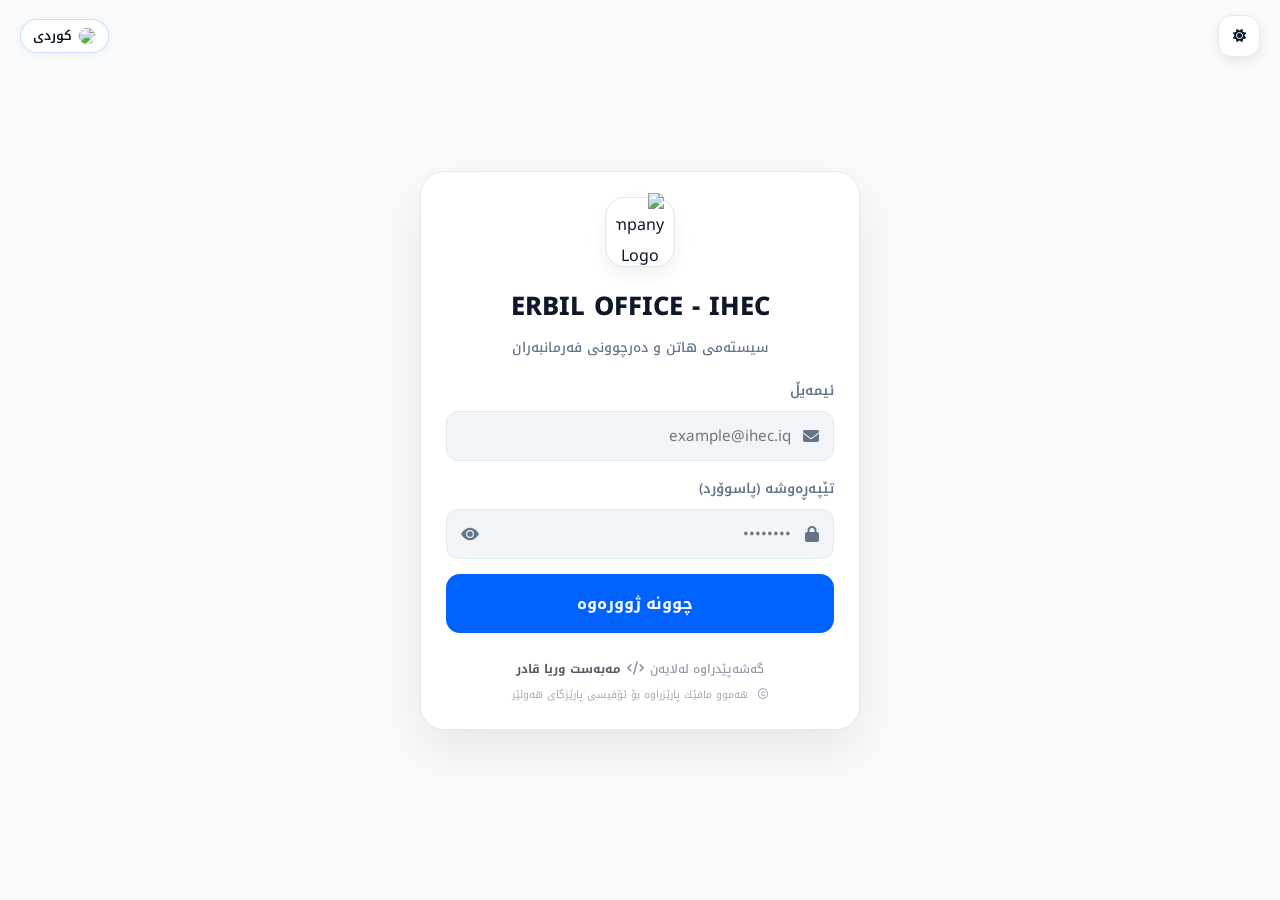
==== commit 55a57624: "devloper" ====
--- a/index.html
+++ b/index.html
@@ -30,7 +30,7 @@
             </button>
             <div class="lang-dropdown-content">
                 <div onclick="setLang('ku')"><img src="https://upload.wikimedia.org/wikipedia/commons/thumb/3/35/Flag_of_Kurdistan.svg/40px-Flag_of_Kurdistan.svg.png" class="flag-img" alt="Kurdish Flag"> کوردی</div>
-                <div onclick="setLang('ar')"><img src="https://flagcdn.com/w40/iq.png" class="flag-img" alt="Iraq Flag"> عربي</div>
+                <div onclick="setLang('ar')"><img src="https://flagcdn.com/w40/iq.png" class="flag-img" alt="Iraq Flag"> العربية</div>
             </div>
         </div>
     </div>
@@ -68,6 +68,14 @@
         </button>
 
         <div id="error-msg"></div>
+
+        <!-- Developer Credit -->
+        <div class="developer-credit">
+            <span data-i18n="developedBy">گەشەیپێدراوە لەلایەن</span> <i class="fas fa-code"></i> <span class="dev-name">مەبەست وریا قادر</span>
+        </div>
+        <div class="copyright-text">
+            <i class="far fa-copyright"></i> <span class="current-year"></span> <span data-i18n="copyrightText">هەموو مافێك پارێزراوە بۆ ئۆفیسی پارێزگای هەولێر</span>
+        </div>
     </div>
 
     <!-- Update Modal -->
--- a/style.css
+++ b/style.css
@@ -539,15 +539,32 @@
     }
 
     .login-card {
-        width: 100%;
-        padding: 25px 20px;
-        border-radius: 20px;
+        width: 92%;
+        padding: 20px 18px;
+        border-radius: 22px;
         max-width: none;
     }
 
+    .logo-box {
+        width: 55px;
+        height: 55px;
+        margin-bottom: 10px;
+        border-radius: 15px;
+    }
+
+    h1 { font-size: 1.35rem; }
+    .subtitle { font-size: 0.75rem; margin-bottom: 15px; }
+
+    .input-group { margin-bottom: 12px; }
+    label { font-size: 0.75rem; margin-bottom: 5px; }
+    input { padding: 9px 38px 9px 36px; font-size: 0.85rem; }
+    .input-icon { right: 12px; font-size: 0.85rem; }
+    .eye-icon { left: 12px; font-size: 0.85rem; }
+
+    .login-btn { padding: 12px; font-size: 0.95rem; border-radius: 12px; }
+
     .top-controls {
-        top: 10px;
-        right: 10px;
+        padding: 10px 15px;
         gap: 8px;
     }
 
@@ -1079,4 +1096,36 @@
 
 @keyframes modalPop {
     from { opacity: 0; transform: scale(0.9) translateY(20px); }
-}+}
+
+.developer-credit {
+    margin-top: 25px;
+    font-size: 0.75rem;
+    color: var(--text-sub);
+    display: flex;
+    align-items: center;
+    justify-content: center;
+    gap: 6px;
+    opacity: 0.7;
+    transition: var(--transition);
+    font-weight: 500;
+}
+.copyright-text {
+    font-size: 0.65rem;
+    color: var(--text-sub);
+    display: flex;
+    align-items: center;
+    justify-content: center;
+    gap: 5px;
+    opacity: 0.6;
+    margin-top: 5px;
+}
+
+@media (max-width: 640px) {
+    .developer-credit { margin-top: 18px; font-size: 0.5rem; }
+    .copyright-text { font-size: 0.58rem; margin-bottom: 5px; }
+}
+
+.developer-credit:hover { opacity: 1; color: var(--primary); }
+.developer-credit i { font-size: 0.85rem; }
+.dev-name { font-weight: 700; color: var(--text-main); }
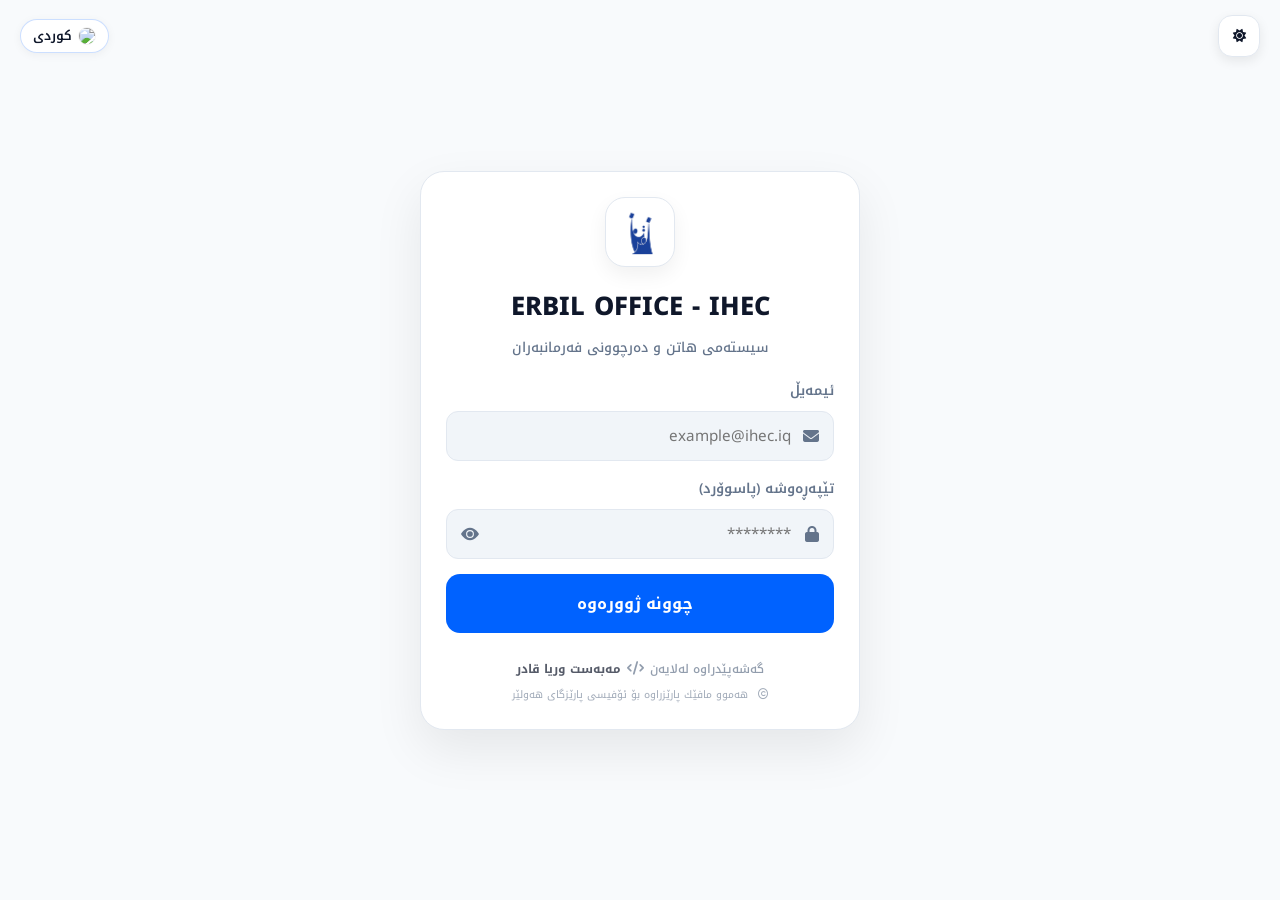
==== commit fdbe0b4b: "kota" ====
--- a/index.html
+++ b/index.html
@@ -51,7 +51,7 @@
         <div class="input-group">
             <label data-i18n="passLabel">تێپەڕەوشە (پاسوۆرد)</label>
             <div class="input-wrapper">
-                <input type="password" id="password" placeholder="••••••••" dir="rtl">
+                <input type="password" id="password" placeholder="********" dir="rtl">
                 <i class="fas fa-lock input-icon"></i>
                 <span class="eye-icon" onclick="togglePassword()">
                     <svg xmlns="http://www.w3.org/2000/svg" width="18" height="18" fill="currentColor" viewBox="0 0 16 16">
--- a/style.css
+++ b/style.css
@@ -470,6 +470,26 @@
     transition: var(--transition);
 }
 
+.btn-delete {
+    background: #fee2e2 !important;
+    color: #ef4444 !important;
+    border: 1px solid #fecaca !important;
+    width: 45px !important;
+    padding: 0 !important;
+    flex-shrink: 0;
+}
+.btn-delete:hover { background: #ef4444 !important; color: white !important; }
+
+.justification-controls {
+    display: flex;
+    gap: 8px;
+    margin-top: 10px;
+}
+
+.justification-controls .login-btn { margin-top: 0 !important; }
+.justification-controls #saveJustBtn { flex: 1; }
+.justification-controls #deleteJustBtn { display: none; }
+
 .btn-justification-edit {
     background: rgba(0, 98, 255, 0.1) !important;
     color: var(--primary) !important;
@@ -539,32 +559,15 @@
     }
 
     .login-card {
-        width: 92%;
+        width: 100%;
         padding: 20px 18px;
-        border-radius: 22px;
+        border-radius: 20px;
         max-width: none;
     }
 
-    .logo-box {
-        width: 55px;
-        height: 55px;
-        margin-bottom: 10px;
-        border-radius: 15px;
-    }
-
-    h1 { font-size: 1.35rem; }
-    .subtitle { font-size: 0.75rem; margin-bottom: 15px; }
-
-    .input-group { margin-bottom: 12px; }
-    label { font-size: 0.75rem; margin-bottom: 5px; }
-    input { padding: 9px 38px 9px 36px; font-size: 0.85rem; }
-    .input-icon { right: 12px; font-size: 0.85rem; }
-    .eye-icon { left: 12px; font-size: 0.85rem; }
-
-    .login-btn { padding: 12px; font-size: 0.95rem; border-radius: 12px; }
-
     .top-controls {
-        padding: 10px 15px;
+        top: 10px;
+        right: 10px;
         gap: 8px;
     }
 
@@ -738,9 +741,18 @@
 
 /* Calendar Animation */
 #calendarWrapper {
-    display: none;
+    max-height: 0;
+    opacity: 0;
+    overflow: hidden; /* Ensures content is hidden when collapsed */
+    visibility: hidden; /* Hides from screen readers when collapsed */
     transition: all 0.4s cubic-bezier(0.4, 0, 0.2, 1);
     transform-origin: top;
+}
+
+#calendarWrapper.expanded {
+    max-height: 500px; /* A value large enough to contain the calendar */
+    opacity: 1;
+    visibility: visible;
 }
 
 @keyframes btn-glow {
@@ -1120,10 +1132,9 @@
     opacity: 0.6;
     margin-top: 5px;
 }
-
 @media (max-width: 640px) {
-    .developer-credit { margin-top: 18px; font-size: 0.5rem; }
-    .copyright-text { font-size: 0.58rem; margin-bottom: 5px; }
+    .developer-credit { margin-top: 18px; font-size: 0.6rem; }
+    .copyright-text { font-size: 0.6rem; margin-bottom: 5px; }
 }
 
 .developer-credit:hover { opacity: 1; color: var(--primary); }
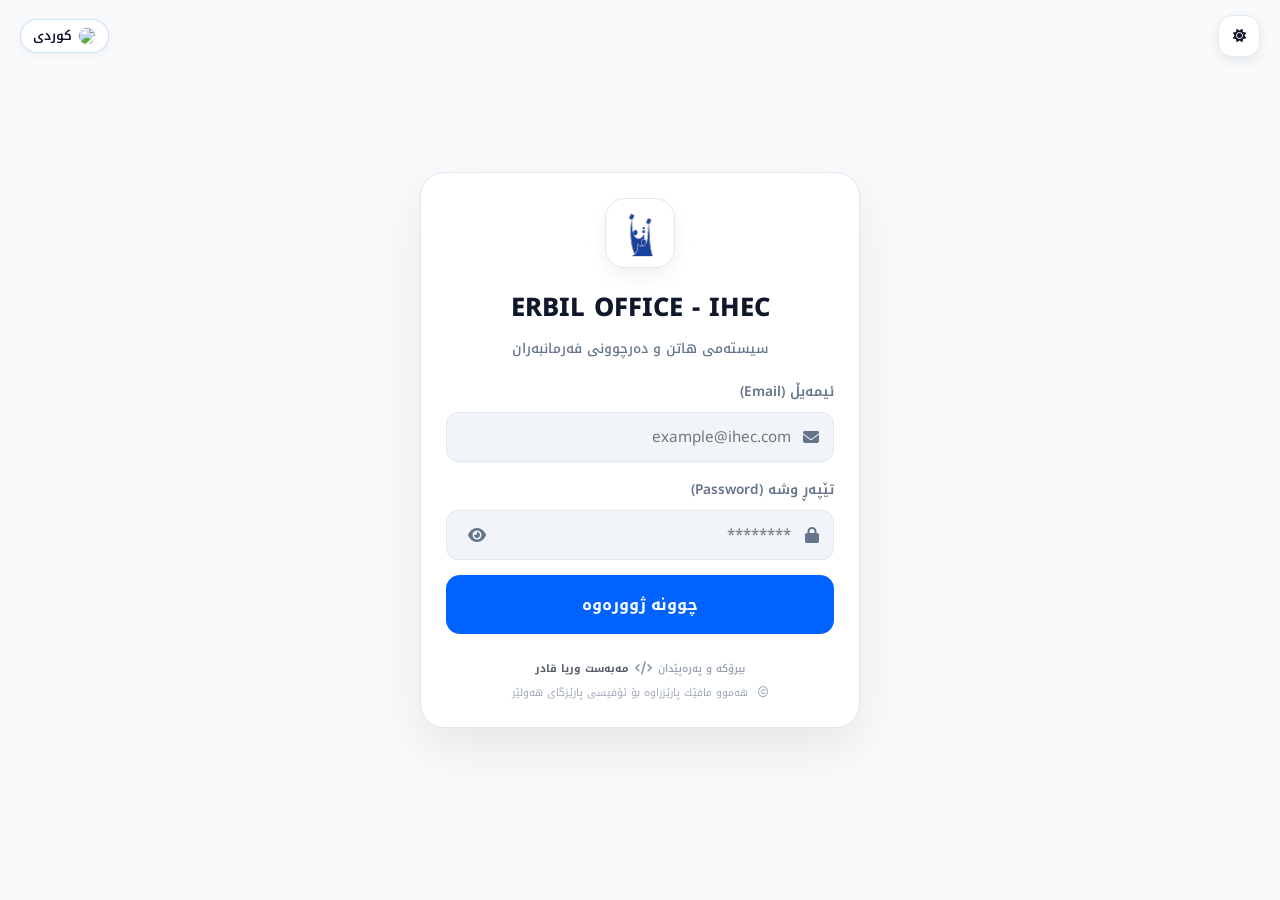
==== commit bc59c6d5: "update index" ====
--- a/index.html
+++ b/index.html
@@ -43,7 +43,7 @@
         <div class="input-group">
             <label data-i18n="emailLabel">ئیمەیڵی فەرمی</label>
             <div class="input-wrapper">
-                <input type="email" id="email" placeholder="example@ihec.iq" autocomplete="off" dir="rtl">
+                <input type="email" id="email" placeholder="example@ihec.com" autocomplete="off" dir="rtl">
                 <i class="fas fa-envelope input-icon"></i>
             </div>
         </div>
@@ -53,18 +53,15 @@
             <div class="input-wrapper">
                 <input type="password" id="password" placeholder="********" dir="rtl">
                 <i class="fas fa-lock input-icon"></i>
-                <span class="eye-icon" onclick="togglePassword()">
-                    <svg xmlns="http://www.w3.org/2000/svg" width="18" height="18" fill="currentColor" viewBox="0 0 16 16">
-                        <path d="M10.5 8a2.5 2.5 0 1 1-5 0 2.5 2.5 0 0 1 5 0z" />
-                        <path d="M0 8s3-5.5 8-5.5S16 8 16 8s-3 5.5-8 5.5S0 8 0 8zm8 3.5a3.5 3.5 0 1 0 0-7 3.5 3.5 0 0 0 0 7z" />
-                    </svg>
+                <span class="eye-icon" onclick="togglePassword()" role="button" aria-label="Toggle Password Visibility">
+                    <i class="fas fa-eye"></i>
                 </span>
             </div>
         </div>
 
         <button class="login-btn" id="loginBtn" onclick="handleLogin()">
+            <span id="btnText" data-i18n="loginBtnText">چوونە ژوورەوە</span>
             <div class="spinner" id="loader"></div>
-            <span id="btnText" data-i18n="loginBtnText">چوونە ژوورەوە</span>
         </button>
 
         <div id="error-msg"></div>
--- a/style.css
+++ b/style.css
@@ -34,6 +34,20 @@
     margin: 0;
     padding: 0;
     -webkit-tap-highlight-color: transparent;
+    /* ڕێگری لە دەستنیشانکردنی دەق بۆ هەموو ئەپەکە */
+    -webkit-user-select: none;
+    -moz-user-select: none;
+    -ms-user-select: none;
+    user-select: none;
+    -webkit-touch-callout: none; /* ڕێگری لە مینیووی کۆپی لە مۆبایل */
+}
+
+/* ڕێگەدان بە دەستنیشانکردن تەنها لە خانەکانی نووسیندا */
+input, textarea {
+    -webkit-user-select: text;
+    -moz-user-select: text;
+    -ms-user-select: text;
+    user-select: text;
 }
 
 /* Custom Modern Scrollbar */
@@ -56,6 +70,10 @@
     background: var(--text-sub); /* ڕەنگەکە ناگۆڕێت لە کاتی هۆڤەر */
 }
 
+html {
+    background-color: var(--bg-color); /* دڵنیابوونەوە لەوەی پشتینەی بنەڕەتی ڕەنگێکی جێگیرە */
+}
+
 body {
    background-color: var(--bg-color);
     color: var(--text-main); /* Use new variable name */
@@ -63,8 +81,15 @@
     justify-content: center;
     align-items: center;
     min-height: 100vh;
-     transition: background-color 0.5s ease;
+    transition: background-color 0.5s ease, opacity 0.4s ease, transform 0.4s ease;
     overflow-x: hidden;
+}
+
+.page-slide-left {
+    opacity: 0;
+    transform: translateX(-100px);
+    transition: transform 0.5s cubic-bezier(0.32, 0.72, 0, 1), opacity 0.5s ease;
+    pointer-events: none;
 }
 
 .top-controls {
@@ -78,6 +103,16 @@
     padding: 15px 20px;
     z-index: 100;
     background: transparent;
+}
+
+/* کڵاسی نوێ بۆ جێگیرکردنی دوگمەکان لە لای چەپ بەبێ ئینلاین ستایل */
+.top-controls.justify-end {
+    justify-content: flex-end;
+}
+
+.top-control-group {
+    display: flex;
+    gap: 10px; /* بۆشاییەکی کەم و جوان لە نێوان هەردوو دوگمەکە */
 }
 
 .theme-toggle-btn, .icon-btn {
@@ -111,6 +146,31 @@
     transform: translateY(-2px);
     border-color: var(--primary);
     background: rgba(0, 98, 255, 0.05);
+}
+
+.settings-toggle-btn {
+    margin-left: 0; /* لابردنی مارجین چونکە ئێستا لەناو دیڤێکی Flex دایە */
+}
+
+.settings-toggle-btn i {
+    transition: all 0.5s cubic-bezier(0.34, 1.56, 0.64, 1);
+    font-size: 1.25rem;
+    color: var(--text-main);
+}
+
+.settings-toggle-btn:active {
+    transform: scale(0.9) rotate(-5deg);
+}
+
+.fa-spin-once {
+    animation: settingsSpin 0.7s cubic-bezier(0.34, 1.56, 0.64, 1);
+    color: var(--primary);
+}
+
+@keyframes settingsSpin {
+    0% { transform: rotate(0deg) scale(1); }
+    40% { transform: rotate(120deg) scale(1.15); }
+    100% { transform: rotate(180deg) scale(1); }
 }
 
 .flag-img {
@@ -276,13 +336,56 @@
 .eye-icon {
     position: absolute;
     left: 15px;
+    width: 32px;
+    height: 32px;
     cursor: pointer;
     color: var(--text-sub);
     display: flex;
     align-items: center;
+    justify-content: center;
     z-index: 10;
-}
-
+    transition: var(--transition);
+    border-radius: 50%;
+}
+
+.eye-icon:hover {
+    color: var(--primary);
+    background: rgba(var(--primary-rgb), 0.08);
+}
+
+.eye-icon i {
+    font-size: 1rem;
+    transition: all 0.3s ease;
+}
+
+.eye-icon i.active {
+    color: var(--primary);
+}
+
+.eye-icon-anim {
+    animation: eyeBounce 0.3s cubic-bezier(0.175, 0.885, 0.32, 1.275);
+}
+
+@keyframes eyeBounce {
+    0% { transform: scale(1); }
+    50% { transform: scale(1.2); }
+    100% { transform: scale(1); }
+}
+
+@keyframes spin {
+    from { transform: rotate(0deg); }
+    to { transform: rotate(360deg); }
+}
+
+.spinner {
+    width: 18px;
+    height: 18px;
+    border: 2px solid rgba(255, 255, 255, 0.3);
+    border-top-color: #fff;
+    border-radius: 50%;
+    animation: spin 0.8s linear infinite;
+    display: none;
+}
 .login-btn {
     width: 100%;
     padding: 14px;
@@ -536,6 +639,80 @@
 .has-record { border: 2px solid var(--primary); color: var(--primary); font-weight: 700; }
 .today { background: var(--accent-pink) !important; color: white !important; }
 
+.calendar-leave {
+    background: rgba(255, 193, 7, 0.15) !important;
+    border: 1px solid #ffc107 !important;
+    color: #b48900 !important;
+    font-weight: 700;
+}
+
+/* Custom Modern Dropdown Styles */
+.custom-select {
+    position: relative;
+    width: 100%;
+    text-align: right;
+}
+
+.select-trigger {
+    width: 100%;
+    height: 40px;
+    padding: 0 15px;
+    border-radius: 12px;
+    border: 1px solid var(--border-color);
+    background: var(--input-bg);
+    color: var(--text-main);
+    font-size: 0.85rem;
+    font-weight: 600;
+    display: flex;
+    align-items: center;
+    justify-content: space-between;
+    cursor: pointer;
+    transition: var(--transition);
+}
+
+.custom-select.active .select-trigger {
+    border-color: var(--primary);
+    background: var(--card-bg);
+    box-shadow: 0 0 0 4px rgba(var(--primary-rgb), 0.1);
+}
+
+.options-list {
+    position: absolute;
+    top: calc(100% + 5px);
+    left: 0;
+    right: 0;
+    background: var(--card-bg);
+    border: 1px solid var(--border-color);
+    border-radius: 12px;
+    box-shadow: var(--shadow);
+    z-index: 1000;
+    max-height: 200px;
+    overflow-y: auto;
+    padding: 5px;
+    opacity: 0;
+    visibility: hidden;
+    transform: translateY(-10px);
+    transition: all 0.3s cubic-bezier(0.34, 1.56, 0.64, 1);
+}
+
+.custom-select.active .options-list {
+    opacity: 1;
+    visibility: visible;
+    transform: translateY(0);
+}
+
+.option {
+    padding: 10px 12px;
+    border-radius: 8px;
+    font-size: 0.85rem;
+    font-weight: 600;
+    cursor: pointer;
+    transition: 0.2s;
+}
+
+.option:hover { background: var(--input-bg); color: var(--primary); }
+.option.selected { background: rgba(var(--primary-rgb), 0.1); color: var(--primary); }
+
 .weekend-day {
     color: #ef4444; /* ڕەنگی سور بۆ دەقی ڕۆژەکە */
     background: rgba(239, 68, 68, 0.08); /* پاشبنەمایەکی زۆر کاڵ بۆ ناسینەوەی پشوو */
@@ -578,6 +755,21 @@
     height: auto !important;
 }
 
+}
+
+[data-theme="dark"] input[type="date"]::-webkit-calendar-picker-indicator,
+[data-theme="dark"] input[type="time"]::-webkit-calendar-picker-indicator {
+    filter: invert(0.7) sepia(1) saturate(5) hue-rotate(200deg); /* شینێکی گەشاوە بۆ دۆخی تاریک */
+}
+
+input[type="date"]:focus::-webkit-calendar-picker-indicator {
+ height: auto !important;
+}
+
+.calendar-nav-btn i {
+    color: var(--primary);
+}
+
     .calendar-grid {
         gap: 3px;
     }
@@ -592,7 +784,6 @@
         padding: 20px;
         border-radius: 20px;
     }
-}
 
 /* Dashboard Layout Improvements */
 .dashboard-container {
@@ -1112,7 +1303,7 @@
 
 .developer-credit {
     margin-top: 25px;
-    font-size: 0.75rem;
+    font-size: 0.65rem;
     color: var(--text-sub);
     display: flex;
     align-items: center;
@@ -1133,7 +1324,7 @@
     margin-top: 5px;
 }
 @media (max-width: 640px) {
-    .developer-credit { margin-top: 18px; font-size: 0.6rem; }
+    .developer-credit { margin-top: 18px; font-size: 0.5.5rem; }
     .copyright-text { font-size: 0.6rem; margin-bottom: 5px; }
 }
 
